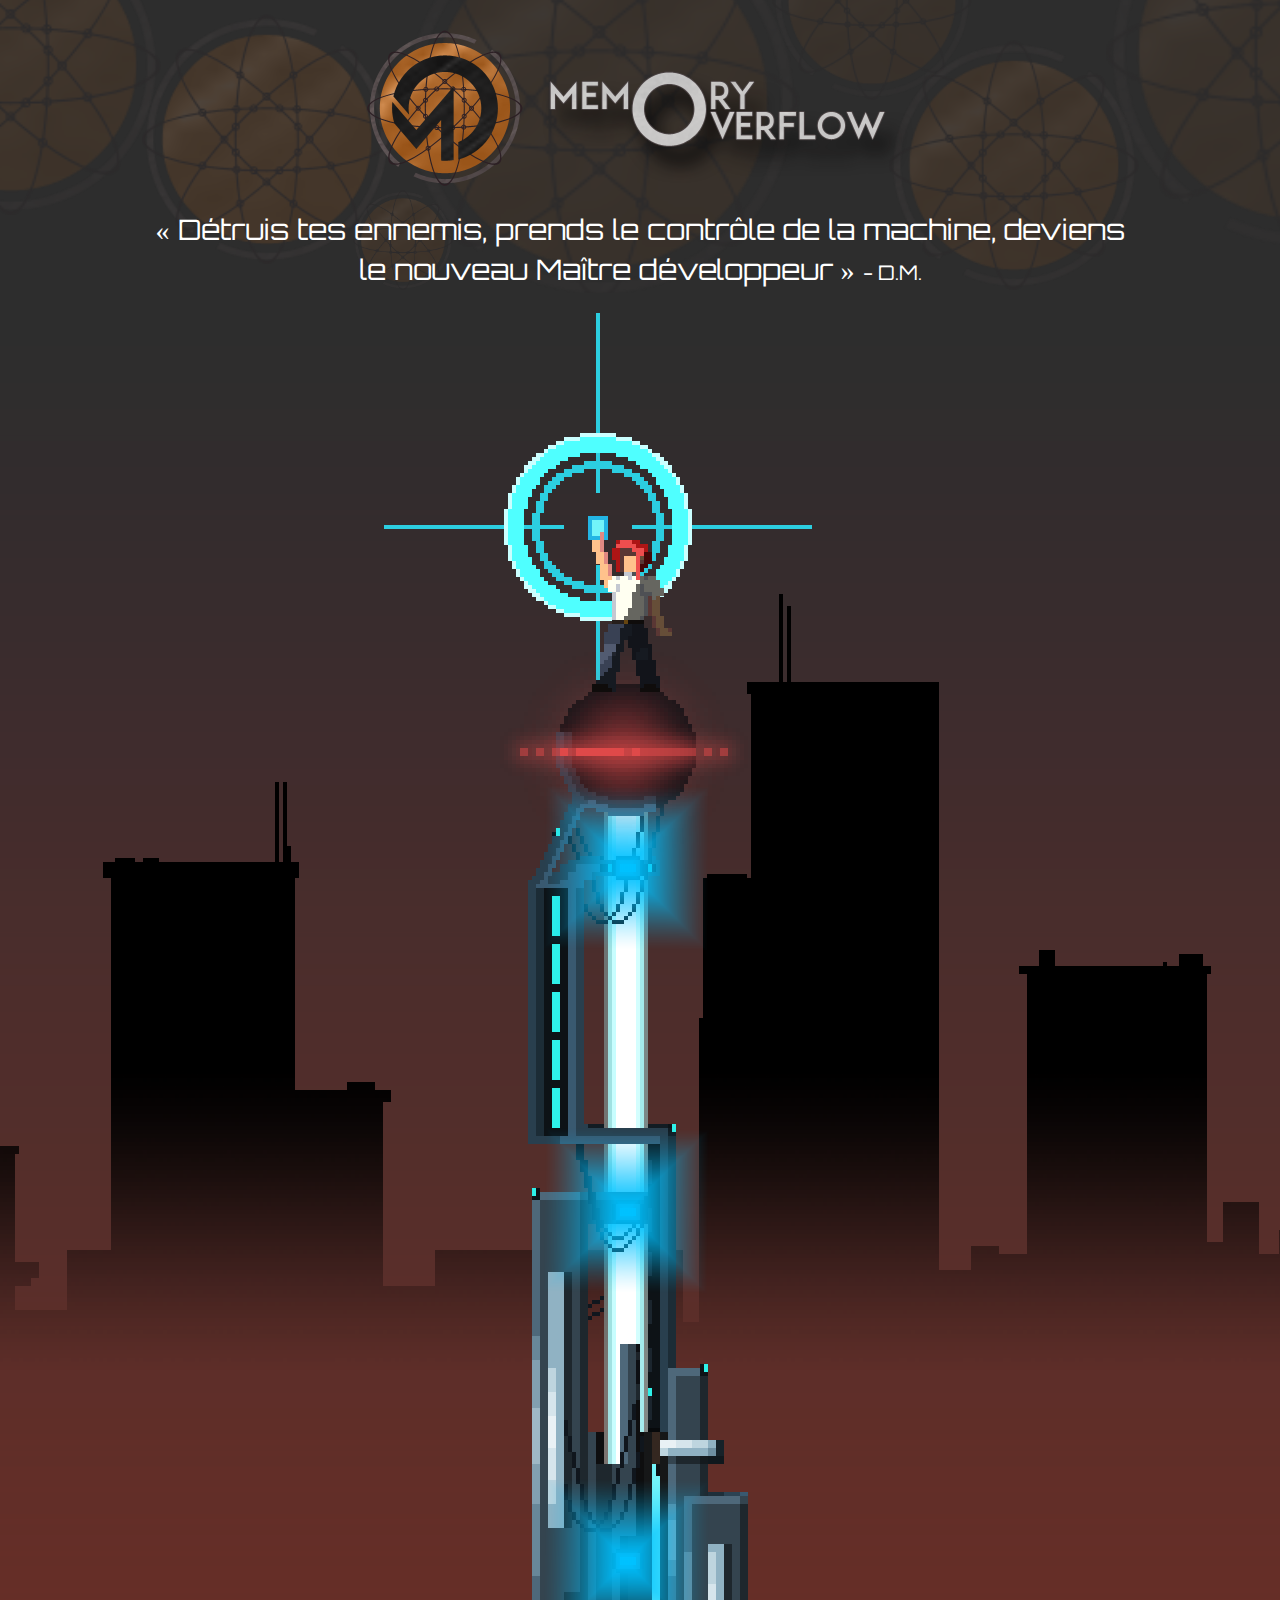
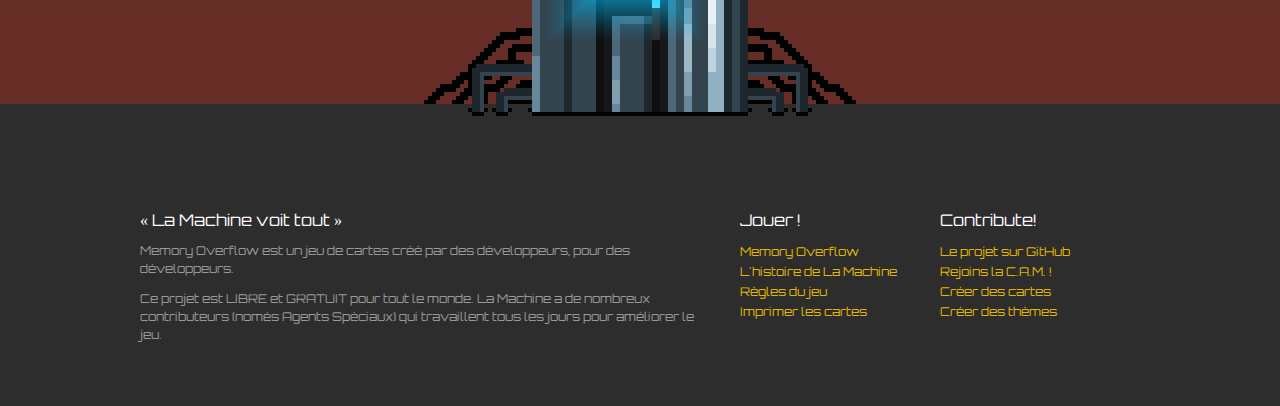
==== fr/index.html @ 2eaa6741 "release: master-c5884ffb87afc547c9c77c593bed5bb85482fef1" ====
<!doctype html>
<html lang="fr">
<head>
  <title>Memory Overflow | Card game by developers for developers</title>
  <meta name="description" content="Jeu de cartes créé par des développeurs, pour des développeurs - Détruis tes ennemis, prends le contrôle de la machine, deviens le nouveau Maître développeur" />

  <meta http-equiv="Content-Type" content="text/html; charset=UTF-8" />
  <meta name="generator" content="MemoryOverflowAgent" />

  <link rel="icon" type="image/png" href="../favicon.ico" />
  <link rel="shortcut icon" href="../favicon.png" />

  <meta name="viewport" content="width=device-width, minimum-scale=1.0, maximum-scale=1.0, user-scalable=no" />
  <meta http-equiv="X-UA-Compatible" content="IE=edge" />

  <link href="http://fonts.googleapis.com/css?family=Orbitron" rel="stylesheet" type="text/css" />
  <link href="http://fonts.googleapis.com/css?family=Open+Sans:300,400,700" rel="stylesheet" type="text/css" />
  <link rel="stylesheet" href="../vendor/fontello/css/fontello.css" type="text/css" />
  <link rel="stylesheet" href="../features/common/css/page.css" type="text/css" />
  <link rel="stylesheet" href="../features/homepage/css/homepage.css" type="text/css" />
</head>
<body>

  <header class="body-header">
    <div class="body-header-content">
      <div class="logo-bg logo-bg-1"></div>
      <div class="logo-bg logo-bg-2"></div>
      <div class="logo-bg logo-bg-3"></div>
      <div class="logo-bg logo-bg-4"></div>
      <div class="logo-bg logo-bg-5"></div>
      <div class="logo-bg logo-bg-6"></div>
      <div class="logo-bg logo-bg-7"></div>

      <a class="logo" href="/fr/index.html">
        <div class="logo-animation"></div>
        <h1>Memory Overflow</h1>
      </a>

      <p class="home-message">
        « Détruis tes ennemis, prends le contrôle de la machine, deviens le nouveau Maître développeur »
        <span>- D.M.</span>
      </p>
    </div>
  </header>

  <div class="body-content">

<div class="body-content-container">
  <div class="city"></div>
</div>

<div class="card-light"></div>
<div class="machine-tower"></div>
<div class="hero-light"></div>
<div class="machine-red-eye"></div>

<div class="body-page body-homepage">
  <div class="hologram-laser hologram-laser-game"></div>
  <div class="hologram-laser hologram-laser-cards"></div>
  <div class="hologram-laser hologram-laser-contribute"></div>

  <div class="panel panel-game">
    <div class="hologram-panel">
      <a class="column" href="memory-overflow.html">
        <div class="cursor"></div>
        <span>Memory Overflow</span>
      </a>

      <a class="column" href="story.html">
        <div class="cursor"></div>
        <span>L&#39;histoire</span>
      </a>

      <a class="column" href="game-rules.html">
        <div class="cursor"></div>
        <span>Règles du jeu</span>
      </a>
    </div>
  </div>

  <div class="panel panel-cards">
    <div class="hologram-panel">
      <a class="column column-100" href="#">
        <div class="cursor"></div>
        <span>Cartes &amp; Editions</span>
      </a>
    </div>
  </div>

  <div class="panel panel-contribute">
    <div class="hologram-panel">
      <a class="column column-100" href="contribute.html">
        <div class="cursor"></div>
        <span>Contribues ! Rejoins la C.A.M.</span>
      </a>
    </div>
  </div>

</div>

  </div>

  <footer class="body-footer">
    <div class="column">
      <h4>« La Machine voit tout »</h4>
      <p>Memory Overflow est un jeu de cartes créé par des développeurs, pour des développeurs.</p>
      <p>Ce projet est LIBRE et GRATUIT pour tout le monde. La Machine a de nombreux contributeurs (només Agents Spéciaux) qui travaillent tous les jours pour améliorer le jeu.</p>
    </div>
    <div class="column">
      <h4>Jouer !</h4>
      <ul>
        <li><a href="memory-overflow.html">Memory Overflow</a></li>
        <li><a href="story.html">L&#39;histoire de La Machine</a></li>
        <li><a href="game-rules.html">Règles du jeu</a></li>
        <li><a href="#">Imprimer les cartes</a></li>
      </ul>
    </div>
    <div class="column">
      <h4>Contribute!</h4>
      <ul>
        <li><a href="https://github.com/CodeCorico/MemoryOverflow" target="_blank">Le projet sur GitHub</a></li>
        <li><a href="contribute.html">Rejoins la C.A.M. !</a></li>
        <li><a href="contribute.html#cards">Créer des cartes</a></li>
        <li><a href="contribute.html#templates">Créer des thèmes</a></li>
      </ul>
    </div>
    <div class="clear"></div>
  </footer>

  <script type="text/javascript" src="../vendor/jquery/jquery-1.11.1.min.js"></script>
  <script type="text/javascript" src="../vendor/velocityjs/velocity.min.js"></script>
  <script type="text/javascript" src="../features/common/js/page.js"></script>
  <script type="text/javascript" src="../features/homepage/js/homepage.js"></script>
  <script>
    (function(i,s,o,g,r,a,m){i['GoogleAnalyticsObject']=r;i[r]=i[r]||function(){
    (i[r].q=i[r].q||[]).push(arguments)},i[r].l=1*new Date();a=s.createElement(o),
    m=s.getElementsByTagName(o)[0];a.async=1;a.src=g;m.parentNode.insertBefore(a,m)
    })(window,document,'script','//www.google-analytics.com/analytics.js','ga');
    ga('create', 'UA-55434884-1', 'auto');
    ga('send', 'pageview');
  </script>
</body>
</html>
---- vendor/fontello/css/fontello.css ----
@font-face {
  font-family: 'fontello';
  src: url('../font/fontello.eot?1882710');
  src: url('../font/fontello.eot?1882710#iefix') format('embedded-opentype'),
       url('../font/fontello.woff?1882710') format('woff'),
       url('../font/fontello.ttf?1882710') format('truetype'),
       url('../font/fontello.svg?1882710#fontello') format('svg');
  font-weight: normal;
  font-style: normal;
}
/* Chrome hack: SVG is rendered more smooth in Windozze. 100% magic, uncomment if you need it. */
/* Note, that will break hinting! In other OS-es font will be not as sharp as it could be */
/*
@media screen and (-webkit-min-device-pixel-ratio:0) {
  @font-face {
    font-family: 'fontello';
    src: url('../font/fontello.svg?1882710#fontello') format('svg');
  }
}
*/
 
 [class^="icon-"]:before, [class*=" icon-"]:before {
  font-family: "fontello";
  font-style: normal;
  font-weight: normal;
  speak: none;
 
  display: inline-block;
  text-decoration: inherit;
  width: 1em;
  margin-right: .2em;
  text-align: center;
  /* opacity: .8; */
 
  /* For safety - reset parent styles, that can break glyph codes*/
  font-variant: normal;
  text-transform: none;
     
  /* fix buttons height, for twitter bootstrap */
  line-height: 1em;
 
  /* Animation center compensation - margins should be symmetric */
  /* remove if not needed */
  margin-left: .2em;
 
  /* you can be more comfortable with increased icons size */
  /* font-size: 120%; */
 
  /* Uncomment for 3D effect */
  /* text-shadow: 1px 1px 1px rgba(127, 127, 127, 0.3); */
}
 
.icon-down-micro:before { content: '\e800'; } /* '' */
.icon-up-micro:before { content: '\e801'; } /* '' */
---- features/common/css/page.css ----
/*! normalize.css v3.0.1 | MIT License | git.io/normalize */
html{font-family:sans-serif;-ms-text-size-adjust:100%;-webkit-text-size-adjust:100%}
body{margin:0}
article,aside,details,figcaption,figure,footer,header,hgroup,main,nav,section,summary{display:block}
audio,canvas,progress,video{display:inline-block;vertical-align:baseline}
audio:not([controls]){display:none;height:0}
[hidden],template{display:none}
a{background:transparent}
a:active,a:hover{outline:0}
abbr[title]{border-bottom:1px dotted}
dfn{font-style:italic}
h1{font-size:2em;margin:.67em 0}
mark{background:#ff0;color:#000}
small{font-size:80%}
sub,sup{font-size:75%;line-height:0;position:relative;vertical-align:baseline}
sup{top:-.5em}
sub{bottom:-.25em}
img{border:0}
svg:not(:root){overflow:hidden}
figure{margin:1em 40px}
hr{-moz-box-sizing:content-box;box-sizing:content-box;height:0}
code,kbd,pre,samp{font-family:monospace, monospace;font-size:1em}
button,input,optgroup,select,textarea{color:inherit;font:inherit;margin:0}
button{overflow:visible}
button,select{text-transform:none}
button,html input[type=button],/* 1 */
input[type=reset],input[type=submit]{-webkit-appearance:button;cursor:pointer}
button[disabled],html input[disabled]{cursor:default}
input{line-height:normal}
input[type=checkbox],input[type=radio]{box-sizing:border-box;padding:0}
input[type=number]::-webkit-inner-spin-button,input[type=number]::-webkit-outer-spin-button{height:auto}
input[type=search]{-webkit-appearance:textfield;-moz-box-sizing:content-box;-webkit-box-sizing:content-box;box-sizing:content-box}
input[type=search]::-webkit-search-cancel-button,input[type=search]::-webkit-search-decoration{-webkit-appearance:none}
fieldset{border:1px solid #c0c0c0;margin:0 2px;padding:.35em .625em .75em}
table{border-collapse:collapse;border-spacing:0}
td,th{padding:0}
b,strong,optgroup{font-weight:bold}
pre,textarea{overflow:auto}
button::-moz-focus-inner,input::-moz-focus-inner,legend{border:0;padding:0}

/* Fontello fixes */
[class^="icon-"]:before, [class*=" icon-"]:before {
  margin: 0;
}

.clear {
  clear: both;
}

body {
  font-family: "Orbitron", "sans serif";
  font-weight: 400;
  font-size: 12px;
  line-height: 14px;
  background: #2d2d2d;
  color: white;
}

a, a:hover, a:visited, a:focus {
  color: #E1B700;
  text-decoration: none;
}

a:hover {
  text-decoration: underline;
}

@-webkit-keyframes rotate-right-animation { 0% { -webkit-transform: rotate(0deg); } 100% { -webkit-transform: rotate(360deg); } }
@-moz-keyframes    rotate-right-animation { 0% { -moz-transform: rotate(0deg); }    100% { -moz-transform: rotate(360deg); } }
@-ms-keyframes     rotate-right-animation { 0% { -ms-transform: rotate(0deg); }     100% { -ms-transform: rotate(360deg); } }
@-o-keyframes      rotate-right-animation { 0% { -o-transform: rotate(0deg); }      100% { -o-transform: rotate(360deg); } }
@keyframes         rotate-right-animation { 0% { transform: rotate(0deg); }         100% { transform: rotate(360deg); } }

@-webkit-keyframes rotate-left-animation { 0% { -webkit-transform: rotate(0deg); } 100% { -webkit-transform: rotate(-360deg); } }
@-moz-keyframes    rotate-left-animation { 0% { -moz-transform: rotate(0deg); }    100% { -moz-transform: rotate(-360deg); } }
@-ms-keyframes     rotate-left-animation { 0% { -ms-transform: rotate(0deg); }     100% { -ms-transform: rotate(-360deg); } }
@-o-keyframes      rotate-left-animation { 0% { -o-transform: rotate(0deg); }      100% { -o-transform: rotate(-360deg); } }
@keyframes         rotate-left-animation { 0% { transform: rotate(0deg); }         100% { transform: rotate(-360deg); } }

.body-header {
  position: relative;
  width: 100%;
  overflow: hidden;
}

.body-header-content {
  position: relative;
  width: 1000px;
  margin: 0 auto;
  padding-top: 210px;
}

.logo-bg {
  opacity: 0.1;
  position: absolute;
  top: 0;
  left: 0;
  width: 156px;
  height: 156px;
  background: url("../images/logo-animation.png") no-repeat;
  background-size: 100% 100%;

  -webkit-animation: rotate-right-animation 120s linear infinite;
     -moz-animation: rotate-right-animation 120s linear infinite;
      -ms-animation: rotate-right-animation 120s linear infinite;
       -o-animation: rotate-right-animation 120s linear infinite;
          animation: rotate-right-animation 120s linear infinite;
}

.logo-bg-1 {
  opacity: 0.15;
  top: 190px;
  left: 213px;
  width: 100px;
  height: 100px;
}

.logo-bg-2 {
  top: -100px;
  left: auto;
  width: 200px;
  height: 200px;
  right: 168px;
}

.logo-bg-3 {
  opacity: 0.2;
  top: 14px;
  left: 2px;
  width: 250px;
  height: 250px;
}

.logo-bg-4 {
  top: -100px;
  left: 260px;
  width: 400px;
  height: 400px;
}

.logo-bg-5 {
  opacity: 0.15;
  top: 40px;
  right: 1px;
  width: 250px;
  height: 250px;
  left: auto;
}

.logo-bg-6 {
  top: -148px;
  right: -366px;
  width: 400px;
  height: 400px;
  left: auto;
}

.logo-bg-7 {
  opacity: 0.15;
  top: -85px;
  left: -279px;
  width: 300px;
  height: 300px;
}

.logo-bg-3, .logo-bg-4, .logo-bg-5 {
  -webkit-animation: rotate-left-animation 120s linear infinite;
     -moz-animation: rotate-left-animation 120s linear infinite;
      -ms-animation: rotate-left-animation 120s linear infinite;
       -o-animation: rotate-left-animation 120s linear infinite;
          animation: rotate-left-animation 120s linear infinite;
}

.body-header .logo, .body-header .logo:hover {
  position: absolute;
  top: 30px;
  left: 50%;
  margin-left: -273px;
  width: 546px;
  height: 156px;
  overflow: hidden;
  text-decoration: none;
}

.body-header .logo .logo-animation {
  position: absolute;
  top: 0;
  left: 0;
  width: 156px;
  height: 156px;
  background: url("../images/logo-animation.png") no-repeat;

  -webkit-animation: rotate-right-animation 90s linear infinite;
     -moz-animation: rotate-right-animation 90s linear infinite;
      -ms-animation: rotate-right-animation 90s linear infinite;
       -o-animation: rotate-right-animation 90s linear infinite;
          animation: rotate-right-animation 90s linear infinite;
}

.body-header .logo h1 {
  position: absolute;
  top: 0;
  left: 0;
  width: 546px;
  height: 156px;
  margin: 0;
  padding: 0;
  overflow: hidden;
  text-indent: -99999px;
  background: url("../images/logo.png") no-repeat;
}

.body-header .logo p {
  margin: 0;
}

.body-header .home-message {
  font-size: 28px;
  line-height: 40px;
  text-align: center;
  margin: 0 10px;
}

.body-header .home-message span {
  font-size: 20px;
}

.body-content {
  position: relative;
  overflow: hidden;
  background: url("../images/background.png") repeat-x;
  padding: 0 10px;
}

.body-content-container {
  position: absolute;
  top: 0;
  left: 0;
  width: 100%;
  height: 1411px;
  overflow: hidden;
}

.city {
  position: absolute;
  bottom: 0;
  left: 50%;
  margin-left: -938px; /* width / 2 */
  height: 776px;
  width: 1876px;
  background: url("../images/city.png") no-repeat;
}

.body-page {
  position: relative;
  width: 100%;
  max-width: 1000px;
  margin: 60px auto;
  overflow: hidden;
  font-family: "Open Sans", sans-serif;
  font-weight: 300;
  font-size: 16px;
  line-height: 1.5em;
}

.body-page strong {
  font-weight: 400;
}

.body-page h1 {
  font-family: "Orbitron", "sans serif";
  font-weight: 400;
  font-size: 4em;
  font-weight: normal;
  line-height: 1em;
}

.body-page p {
  margin: 15px 0;
}

.body-page .blockquote {
  padding-left: 20px;
  font-style: italic;
  color: #ddd;
}

.body-footer {
  width: 1000px;
  margin: 0 auto;
  padding: 20px 0 50px;
}

.body-footer h4 {
  margin: 0 0 15px;
  font-size: 16px;
  font-weight: normal;
}

.body-footer .column {
  position: relative;
  float: left;
  width: 17%;
  padding-right: 3%
}

.body-footer .column:first-child {
  width: 57%;
  padding-right: 3%;
}

.body-footer .column ul, .body-footer .column li {
  list-style: none;
  margin: 0;
  padding: 0;
  line-height: 20px;
}

.body-footer p {
  color: #999;
  line-height: 18px;
}

@media (max-width: 1000px) {

  .body-header-content {
    width: 100%;
    overflow: hidden;
  }

  .logo-bg {
    display: none;
  }

  .body-header .home-message {
    font-size: 20px;
    line-height: 30px;
  }

  .body-footer {
    width: 100%;
  }

  .body-footer .column {
    width: 50%;
  }

  .body-footer .column:first-child {
    width: 100%;
    margin-bottom: 15px;
  }

  .body-footer h4, .body-footer p {
    padding: 0 10px;
  }

  .body-footer .column:first-child h4, .body-footer .column:first-child p {
    text-align: center;
  }

  .body-footer .column:nth-child(2) {
    text-align: right;
  }

  .body-footer .column ul {
    margin: 0 10px;
  }

}

@media (max-width: 555px) {

  .body-header-content {
    padding-top: 160px;
  }

  .body-header .logo, .body-header .logo:hover {
    width: 300px;
    height: 86px;
    margin-left: -150px;
  }

  .body-header .logo .logo-animation {
    width: 86px;
    height: 86px;
    background-size: 100% 100%;
  }

  .body-header .logo h1 {
    width: 300px;
    height: 86px;
    background-size: 100% 100%;
  }

}
---- features/homepage/css/homepage.css ----
.machine-tower {
  position: absolute;
  top: 223px;
  left: 50%;
  margin-left: -216px; /* width / 2 */
  width: 432px;
  height: 1200px;
  background: url("../images/machine-tower.png") no-repeat;
}

@-webkit-keyframes hero-light-animation { 0% { opacity: 0; } 50% { opacity: 1; } 100% { opacity: 0; } }
@-moz-keyframes    hero-light-animation { 0% { opacity: 0; } 50% { opacity: 1; } 100% { opacity: 0; } }
@-ms-keyframes     hero-light-animation { 0% { opacity: 0; } 50% { opacity: 1; } 100% { opacity: 0; } }
@-o-keyframes      hero-light-animation { 0% { opacity: 0; } 50% { opacity: 1; } 100% { opacity: 0; } }
@keyframes         hero-light-animation { 0% { opacity: 0; } 50% { opacity: 1; } 100% { opacity: 0; } }

.hero-light {
  position: absolute;
  top: 223px;
  left: 50%;
  margin-left: -52px;
  width: 84px;
  height: 176px;
  background: url("../images/hero-light.png") no-repeat;

  -webkit-animation: hero-light-animation 5s linear infinite;
     -moz-animation: hero-light-animation 5s linear infinite;
      -ms-animation: hero-light-animation 5s linear infinite;
       -o-animation: hero-light-animation 5s linear infinite;
          animation: hero-light-animation 5s linear infinite;
}

@-webkit-keyframes card-light-animation { 0% { opacity: 0.05; -webkit-transform: rotate(0deg); } 50% { opacity: 1; } 100% { opacity: 0.05; -webkit-transform: rotate(360deg); } }
@-moz-keyframes    card-light-animation { 0% { opacity: 0.05; -moz-transform: rotate(0deg); }    50% { opacity: 1; } 100% { opacity: 0.05; -moz-transform: rotate(360deg); } }
@-ms-keyframes     card-light-animation { 0% { opacity: 0.05; -ms-transform: rotate(0deg); }     50% { opacity: 1; } 100% { opacity: 0.05; -ms-transform: rotate(360deg); } }
@-o-keyframes      card-light-animation { 0% { opacity: 0.05; -o-transform: rotate(0deg); }      50% { opacity: 1; } 100% { opacity: 0.05; -o-transform: rotate(360deg); } }
@keyframes         card-light-animation { 0% { opacity: 0.05; transform: rotate(0deg); }         50% { opacity: 1; } 100% { opacity: 0.05; transform: rotate(360deg); } }

.card-light {
  position: absolute;
  top: 20px;
  left: 50%;
  margin-left: -256px;
  width: 428px;
  height: 428px;
  background: url("../images/card-light.png") no-repeat;

  -webkit-animation: card-light-animation 5s linear infinite;
     -moz-animation: card-light-animation 5s linear infinite;
      -ms-animation: card-light-animation 5s linear infinite;
       -o-animation: card-light-animation 5s linear infinite;
          animation: card-light-animation 5s linear infinite;
}

@-webkit-keyframes red-eye-animation { 0% { -webkit-transform: translateX(0px); } 50% { -webkit-transform: translateX(50px); } 100% { -webkit-transform: translateX(0px); } }
@-moz-keyframes    red-eye-animation { 0% { -moz-transform: translateX(0px); }    50% { -moz-transform: translateX(50px); }    100% { -moz-transform: translateX(0px); } }
@-ms-keyframes     red-eye-animation { 0% { -ms-transform: translateX(0px); }     50% { -ms-transform: translateX(50px); }     100% { -ms-transform: translateX(0px); } }
@-o-keyframes      red-eye-animation { 0% { -o-transform: translateX(0px); }      50% { -o-transform: translateX(50px); }      100% { -o-transform: translateX(0px); } }
@keyframes         red-eye-animation { 0% { transform: translateX(0px); }         50% { transform: translateX(50px); }         100% { transform: translateX(0px); } }

.machine-red-eye {
  position: absolute;
  top: 455px;
  left: 50%;
  margin-left: -80px;
  width: 80px;
  height: 8px;
  background: url("../images/machine-red-eye.png") no-repeat;

  -webkit-animation: red-eye-animation 2s ease-out infinite;
     -moz-animation: red-eye-animation 2s ease-out infinite;
      -ms-animation: red-eye-animation 2s ease-out infinite;
       -o-animation: red-eye-animation 2s ease-out infinite;
          animation: red-eye-animation 2s ease-out infinite;
}

.body-homepage {
  height: 1500px;
  margin: 0 auto;
}

.body-homepage .panel {
  position: absolute;
  left: 0;
  width: 1000px;
  height: 320px;
}

.body-homepage .panel-game {
  top: 410px;
}

.body-homepage .panel-cards {
  top: 760px;
}

.body-homepage .panel-contribute {
  top: 1110px;
}

@-webkit-keyframes hologram-laser-animation { 0% { opacity: 1; } 50% { opacity: 0.7; } 100% { opacity: 1; } }
@-moz-keyframes    hologram-laser-animation { 0% { opacity: 1; } 50% { opacity: 0.7; } 100% { opacity: 1; } }
@-ms-keyframes     hologram-laser-animation { 0% { opacity: 1; } 50% { opacity: 0.7; } 100% { opacity: 1; } }
@-o-keyframes      hologram-laser-animation { 0% { opacity: 1; } 50% { opacity: 0.7; } 100% { opacity: 1; } }
@keyframes         hologram-laser-animation { 0% { opacity: 1; } 50% { opacity: 0.7; } 100% { opacity: 1; } }

.hologram-laser {
  position: absolute;
  left: 50%;
  width: 165px;
  height: 165px;
  background: url("../images/hologram-laser.png") no-repeat;
  margin-left: -96px;

  -webkit-animation: hologram-laser-animation 0.1s linear infinite;
     -moz-animation: hologram-laser-animation 0.1s linear infinite;
      -ms-animation: hologram-laser-animation 0.1s linear infinite;
       -o-animation: hologram-laser-animation 0.1s linear infinite;
          animation: hologram-laser-animation 0.1s linear infinite;
}

.hologram-laser-game {
  top: 492px;
}

.hologram-laser-cards {
  top: 835px;
}

.hologram-laser-contribute {
  top: 1186px;
}

@-webkit-keyframes hologram-panel-animation { 0% { opacity: 1; } 50% { opacity: 0.9; } 100% { opacity: 1; } }
@-moz-keyframes    hologram-panel-animation { 0% { opacity: 1; } 50% { opacity: 0.9; } 100% { opacity: 1; } }
@-ms-keyframes     hologram-panel-animation { 0% { opacity: 1; } 50% { opacity: 0.9; } 100% { opacity: 1; } }
@-o-keyframes      hologram-panel-animation { 0% { opacity: 1; } 50% { opacity: 0.9; } 100% { opacity: 1; } }
@keyframes         hologram-panel-animation { 0% { opacity: 1; } 50% { opacity: 0.9; } 100% { opacity: 1; } }

.panel .hologram-panel {
  position: absolute;
  top: 0;
  left: 0;
  width: 1000px;
  height: 320px;
  background: no-repeat center center;

  -webkit-transform: scale(0);
     -moz-transform: scale(0);
      -ms-transform: scale(0);
       -o-transform: scale(0);
          transform: scale(0);

  -webkit-animation: hologram-panel-animation 0.1s linear infinite;
     -moz-animation: hologram-panel-animation 0.1s linear infinite;
      -ms-animation: hologram-panel-animation 0.1s linear infinite;
       -o-animation: hologram-panel-animation 0.1s linear infinite;
          animation: hologram-panel-animation 0.1s linear infinite;
}

.panel.panel-game .hologram-panel {
  background-image: url("../images/hologram-panel-game.png");
}

.panel.panel-cards .hologram-panel {
  background-image: url("../images/hologram-panel-cards.png");
}

.panel.panel-contribute .hologram-panel {
  background-image: url("../images/hologram-panel-contribute.png");
}

.panel .column, .panel .column:hover, .panel .column:visited {
  position: relative;
  float: left;
  width: 33%;
  height: 100%;
  color: white;
  text-decoration: none;
  text-transform: uppercase;

  background: -moz-linear-gradient(top,rgba(0,0,0,0) 0,rgba(0,0,0,0.03) 30%,rgba(0,0,0,0.85) 150%);
  background: -webkit-gradient(linear,left top,left bottom,color-stop(0%,rgba(0,0,0,0)),color-stop(30%,rgba(0,0,0,0.03)),color-stop(150%,rgba(0,0,0,0.85)));
  background: -webkit-linear-gradient(top,rgba(0,0,0,0) 0,rgba(0,0,0,0.03) 30%,rgba(0,0,0,0.85) 150%);
  background: -o-linear-gradient(top,rgba(0,0,0,0) 0,rgba(0,0,0,0.03) 30%,rgba(0,0,0,0.85) 150%);
  background: -ms-linear-gradient(top,rgba(0,0,0,0) 0,rgba(0,0,0,0.03) 30%,rgba(0,0,0,0.85) 150%);
  background: linear-gradient(to bottom,rgba(0,0,0,0) 0,rgba(0,0,0,0.03) 30%,rgba(0,0,0,0.85) 150%);
  -moz-text-shadow: #5b5d61 1px 1px 5px;
  -webkit-text-shadow: #5b5d61 1px 1px 5px;
  text-shadow: #5b5d61 1px 1px 5px;
}

.panel .column:last-child {
  width: 34%;
}

.panel .column.column-100 {
  width: 100%;
}

@-webkit-keyframes cursor-animation { 0% { -webkit-transform: translateY(0px); } 50% { -webkit-transform: translateY(10px); } 100% { -webkit-transform: translateY(0px); } }
@-moz-keyframes    cursor-animation { 0% { -moz-transform: translateY(0px); }    50% { -moz-transform: translateY(10px); }    100% { -moz-transform: translateY(0px); } }
@-ms-keyframes     cursor-animation { 0% { -ms-transform: translateY(0px); }     50% { -ms-transform: translateY(10px); }     100% { -ms-transform: translateY(0px); } }
@-o-keyframes      cursor-animation { 0% { -o-transform: translateY(0px); }      50% { -o-transform: translateY(10px); }      100% { -o-transform: translateY(0px); } }
@keyframes         cursor-animation { 0% { transform: translateY(0px); }         50% { transform: translateY(10px); }         100% { transform: translateY(0px); } }

.panel .column .cursor {
  display: none;
  position: absolute;
  top: -50px;
  left: 50%;
  width: 35px;
  margin-left: -17px;
  height: 20px;
  background: url("../../common/images/cursor.png") no-repeat;

  -webkit-animation: cursor-animation 0.5s ease-out infinite;
     -moz-animation: cursor-animation 0.5s ease-out infinite;
      -ms-animation: cursor-animation 0.5s ease-out infinite;
       -o-animation: cursor-animation 0.5s ease-out infinite;
          animation: cursor-animation 0.5s ease-out infinite;
}

.panel .column:hover .cursor {
  display: block;
}

.panel .column span {
  display: block;
  position: absolute;
  bottom: 10%;
  left: 5%;
  width: 90%;
  font-size: 26px;
  line-height: 36px;
  text-align: center;
}

@media (max-width: 1000px) {

  .body-homepage {
    width: 100%;
    height: auto;
  }

  .body-content-container {
    display: none;
  }

  .card-light, .machine-red-eye, .hero-light, .machine-tower {
    display: none;
  }

  .hologram-laser {
    display: none;
  }

  .panel .hologram-panel {
    position: relative;
    top: 0;
    left: 0;

    -webkit-transform: scale(1);
       -moz-transform: scale(1);
        -ms-transform: scale(1);
         -o-transform: scale(1);
            transform: scale(1);

    -webkit-animation: none;
       -moz-animation: none;
         -o-animation: none;
        -ms-animation: none;
            animation: none;
  }

  .body-homepage .panel {
    position: relative;
    width: 280px;
    height: 280px;
    margin: 20px auto;
  }

  .panel .hologram-panel {
    width: 100%;
    height: 280px;
    background-position: center center;
    border-radius: 50px;
    overflow: hidden;
  }

  .body-homepage .panel-game, .body-homepage .panel-cards, .body-homepage .panel-contribute {
    top: 0;
  }

  .panel.panel-game {
    width: 100%;
    height: auto;
    border-radius: 0;
    margin: 0;
  }

  .panel.panel-game .hologram-panel {
    background: none;
    height: auto;
  }

  .panel.panel-game .hologram-panel .column, .panel.panel-game .hologram-panel .column:hover, .panel.panel-game .hologram-panel .column:visited {
    position: relative;
    display: block;
    float: none;
    width: 280px;
    height: 280px;
    margin: 20px auto;
    background-position: center center;
    border-radius: 50px;
    overflow: hidden;
  }

  .panel.panel-game .hologram-panel .column:first-child {
    background-image: url("../images/hologram-mini-memoryoverflow.png");
  }

  .panel.panel-game .hologram-panel .column:nth-child(2) {
    background-image: url("../images/hologram-mini-themachine.png");
  }

  .panel.panel-game .hologram-panel .column:last-child {
    background-image: url("../images/hologram-mini-rules.png");
  }

  .panel.panel-cards .hologram-panel {
    background-image: url("../images/hologram-mini-cards.png");
  }

  .panel.panel-contribute .hologram-panel {
    background-image: url("../images/hologram-mini-contribute.png");
  }

  .panel .column:hover .cursor {
    display: none;
  }

  .panel.panel-game .column .cursor, .panel.panel-game .column:hover .cursor {
    display: block;
    position: absolute;
    top: 0;
    left: 0;
    width: 100%;
    height: 100%;
    border-radius: 50px;
    overflow: hidden;
    margin: 0;

    background: -moz-linear-gradient(top,rgba(0,0,0,0) 0,rgba(0,0,0,0.03) 30%,rgba(0,0,0,0.85) 150%);
    background: -webkit-gradient(linear,left top,left bottom,color-stop(0%,rgba(0,0,0,0)),color-stop(30%,rgba(0,0,0,0.03)),color-stop(150%,rgba(0,0,0,0.85)));
    background: -webkit-linear-gradient(top,rgba(0,0,0,0) 0,rgba(0,0,0,0.03) 30%,rgba(0,0,0,0.85) 150%);
    background: -o-linear-gradient(top,rgba(0,0,0,0) 0,rgba(0,0,0,0.03) 30%,rgba(0,0,0,0.85) 150%);
    background: -ms-linear-gradient(top,rgba(0,0,0,0) 0,rgba(0,0,0,0.03) 30%,rgba(0,0,0,0.85) 150%);
    background: linear-gradient(to bottom,rgba(0,0,0,0) 0,rgba(0,0,0,0.03) 30%,rgba(0,0,0,0.85) 150%);

    -webkit-animation: none;
       -moz-animation: none;
         -o-animation: none;
        -ms-animation: none;
            animation: none;
  }

}
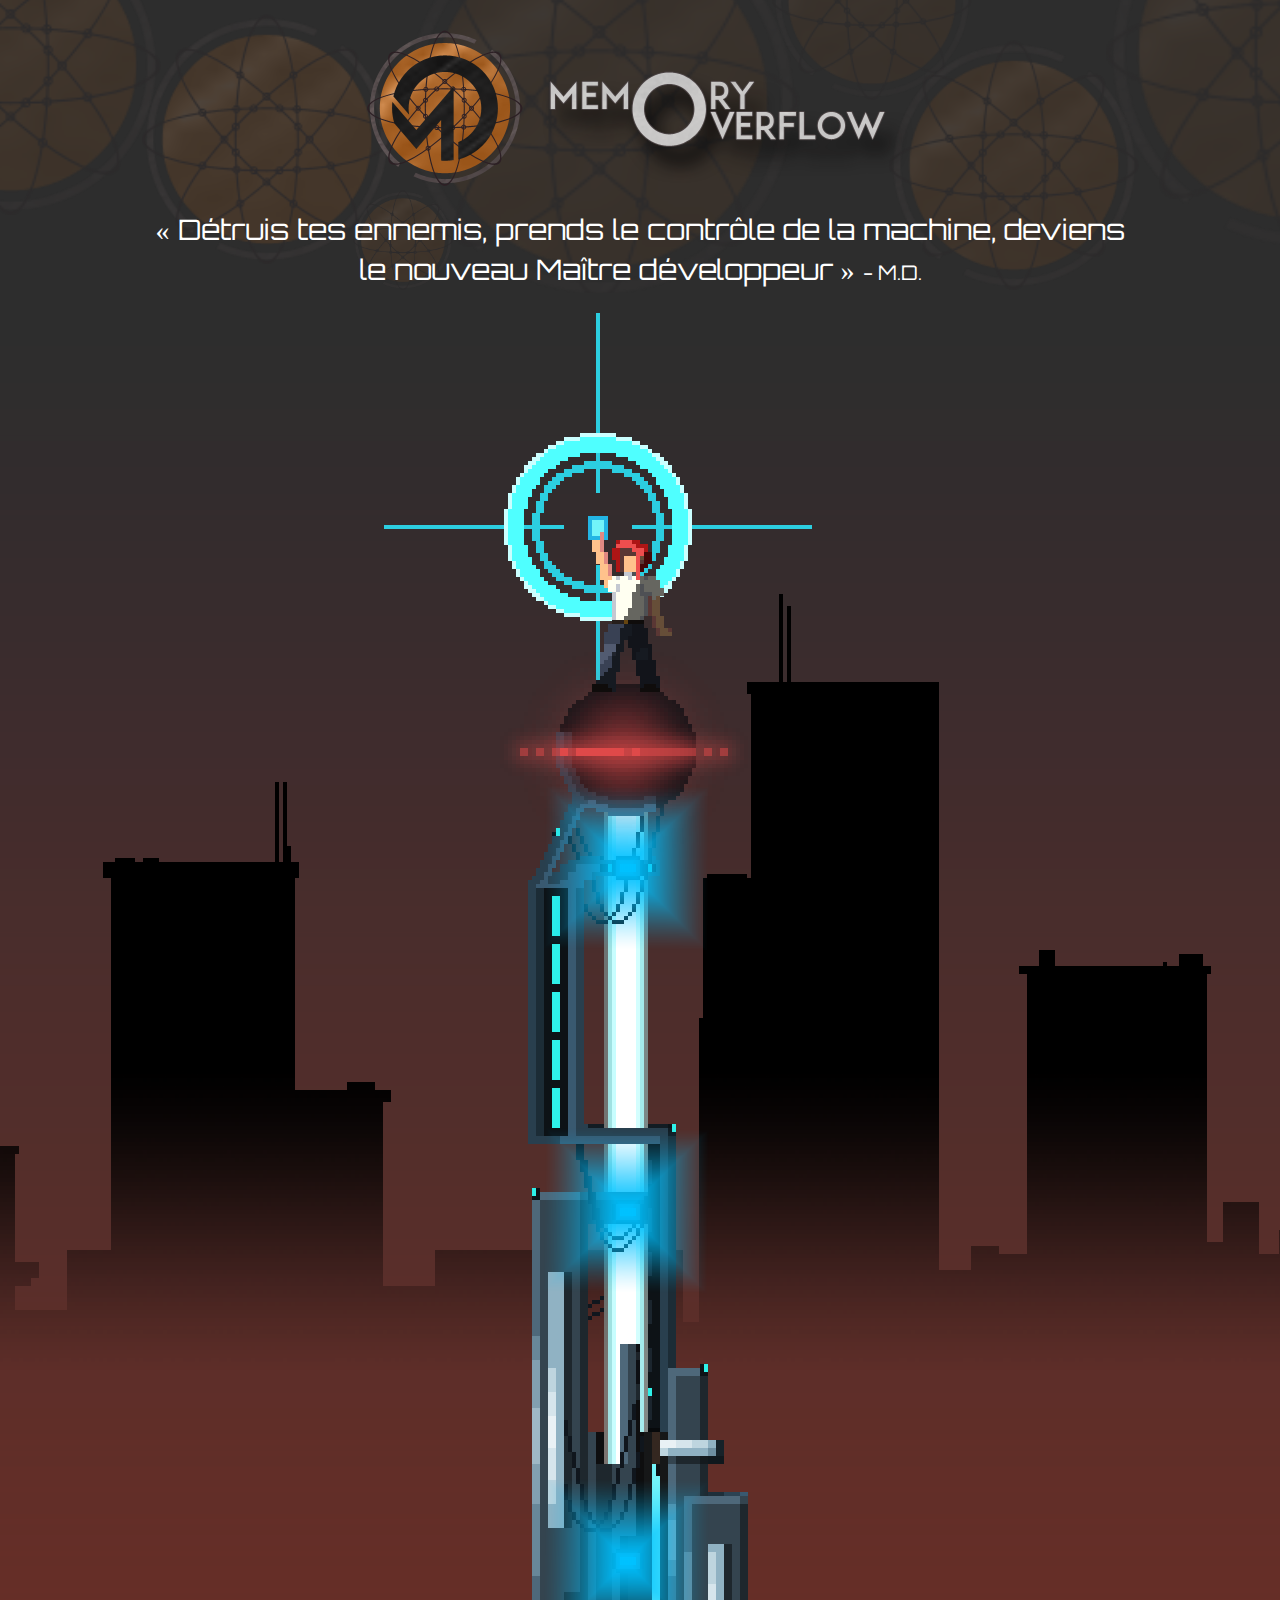
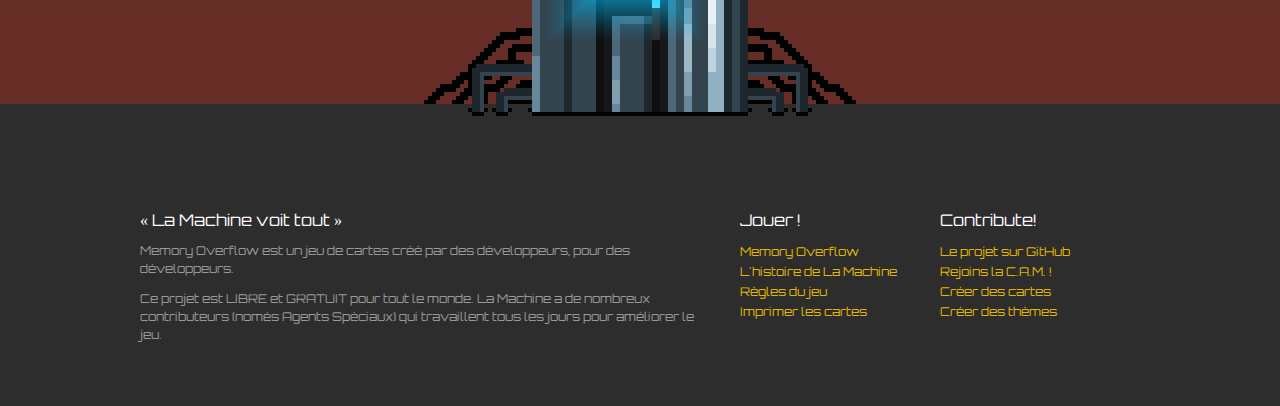
==== commit da721026: "release: master-13dd4cc626843ed3d9a8f5a1da2feffa48c448ce" ====
--- a/fr/index.html
+++ b/fr/index.html
@@ -1,7 +1,7 @@
 <!doctype html>
 <html lang="fr">
 <head>
-  <title>Memory Overflow | Card game by developers for developers</title>
+  <title>Memory Overflow | Jeu de cartes créé par des développeurs</title>
   <meta name="description" content="Jeu de cartes créé par des développeurs, pour des développeurs - Détruis tes ennemis, prends le contrôle de la machine, deviens le nouveau Maître développeur" />
 
   <meta http-equiv="Content-Type" content="text/html; charset=UTF-8" />
@@ -38,7 +38,7 @@
 
       <p class="home-message">
         « Détruis tes ennemis, prends le contrôle de la machine, deviens le nouveau Maître développeur »
-        <span>- D.M.</span>
+        <span>- M.D.</span>
       </p>
     </div>
   </header>
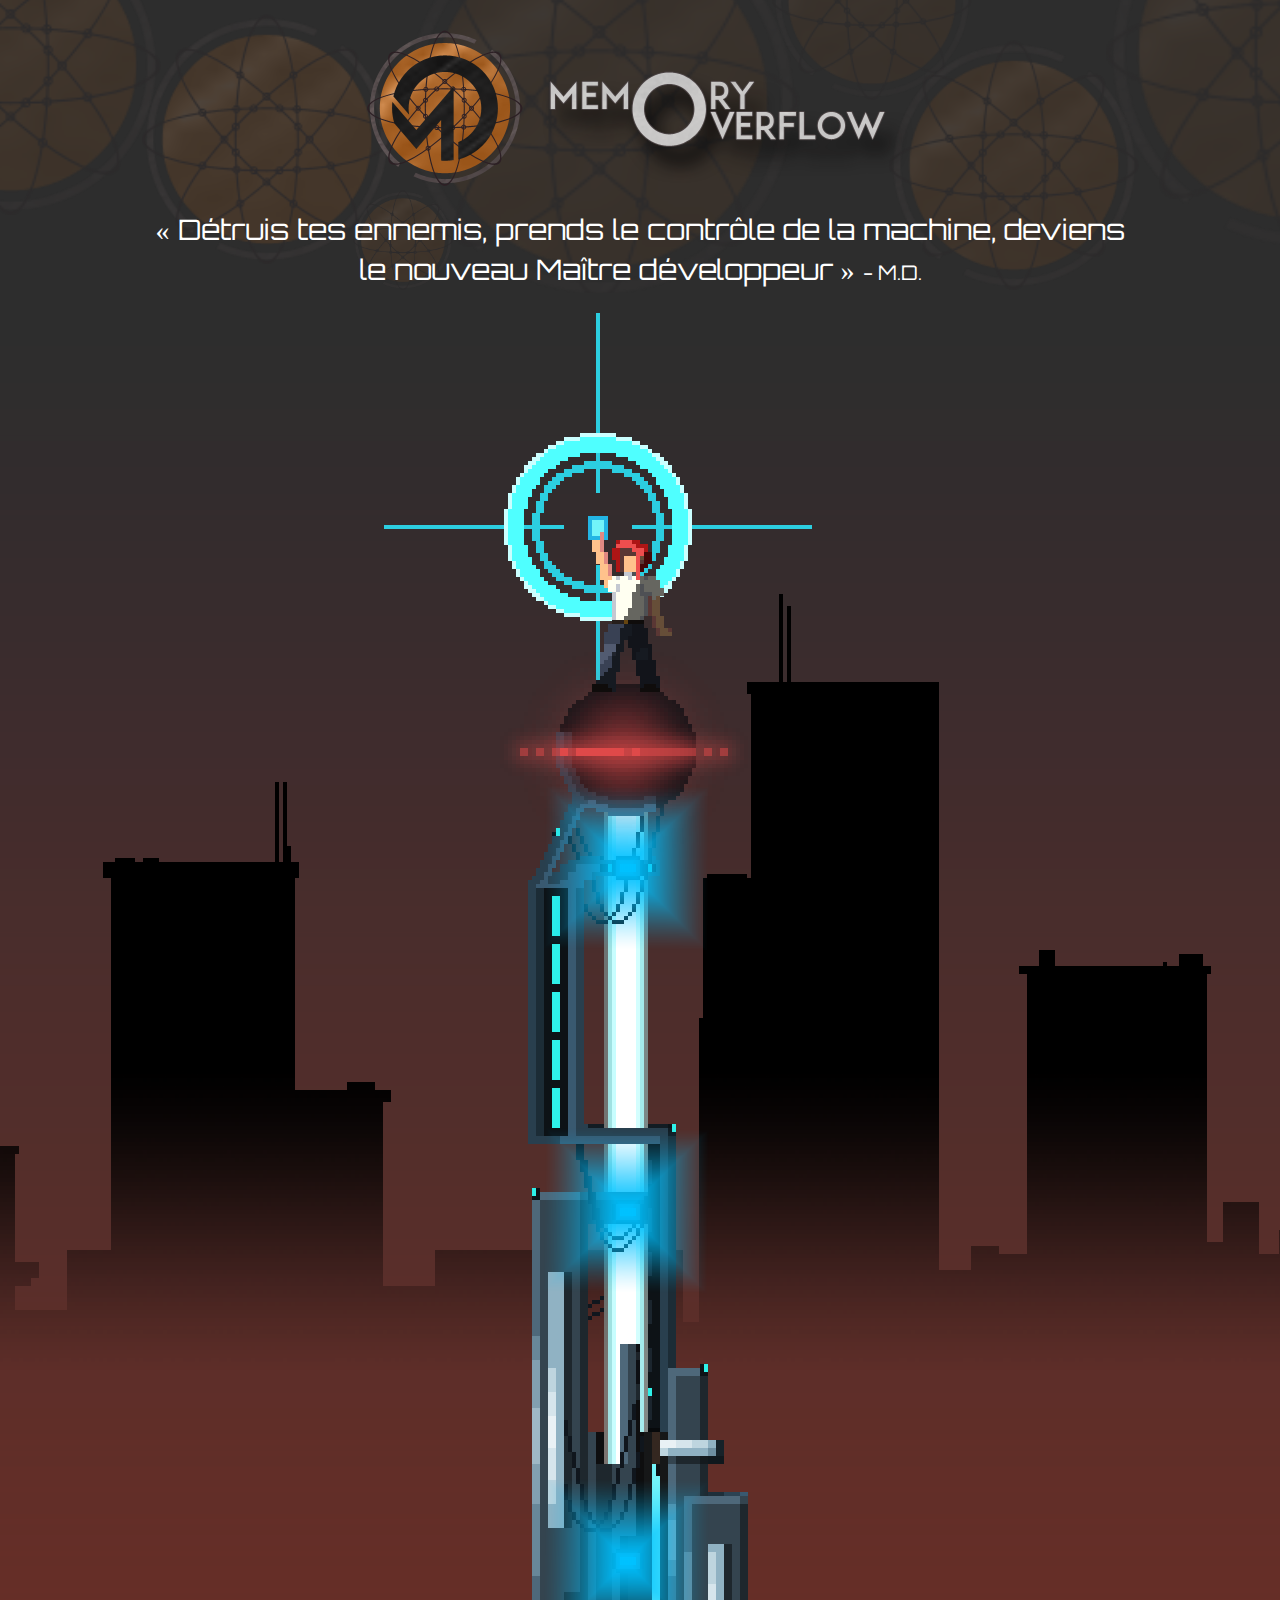
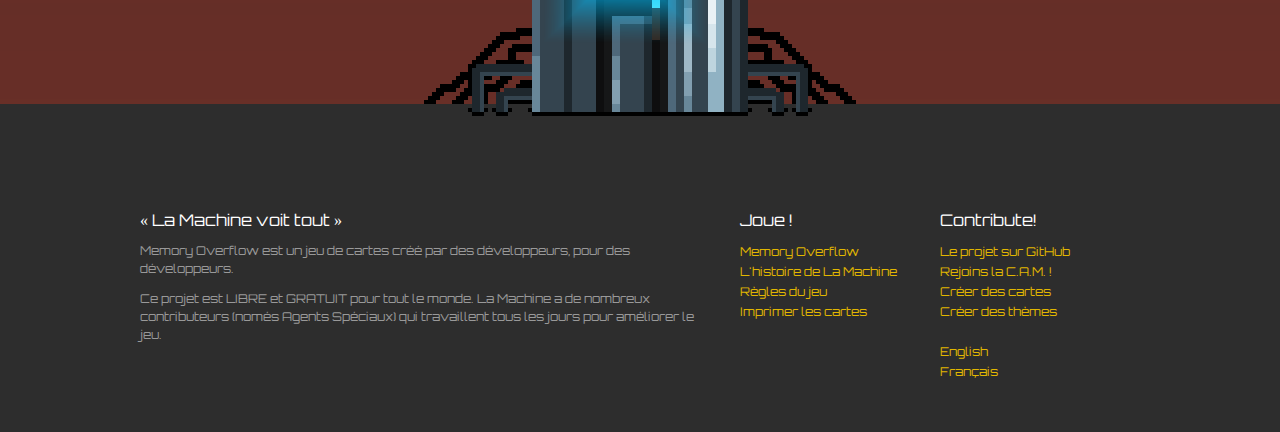
==== commit a3f5ae56: "release: master-5a1ba269ba97e763a385c703b5514f2d9f11e952" ====
--- a/fr/index.html
+++ b/fr/index.html
@@ -15,9 +15,10 @@
 
   <link href="http://fonts.googleapis.com/css?family=Orbitron" rel="stylesheet" type="text/css" />
   <link href="http://fonts.googleapis.com/css?family=Open+Sans:300,400,700" rel="stylesheet" type="text/css" />
-  <link rel="stylesheet" href="../vendor/fontello/css/fontello.css" type="text/css" />
-  <link rel="stylesheet" href="../features/common/css/page.css" type="text/css" />
-  <link rel="stylesheet" href="../features/homepage/css/homepage.css" type="text/css" />
+  <link rel="stylesheet" href="/vendor/fontello/css/fontello.css" type="text/css" />
+  <link rel="stylesheet" href="/assets/common/page.css" type="text/css" />
+  <link rel="stylesheet" href="..//assets/homepage/homepage.css" type="text/css" />
+
 </head>
 <body>
 
@@ -107,7 +108,7 @@
       <p>Ce projet est LIBRE et GRATUIT pour tout le monde. La Machine a de nombreux contributeurs (només Agents Spéciaux) qui travaillent tous les jours pour améliorer le jeu.</p>
     </div>
     <div class="column">
-      <h4>Jouer !</h4>
+      <h4>Joue !</h4>
       <ul>
         <li><a href="memory-overflow.html">Memory Overflow</a></li>
         <li><a href="story.html">L&#39;histoire de La Machine</a></li>
@@ -122,15 +123,19 @@
         <li><a href="contribute.html">Rejoins la C.A.M. !</a></li>
         <li><a href="contribute.html#cards">Créer des cartes</a></li>
         <li><a href="contribute.html#templates">Créer des thèmes</a></li>
+        <li><br /><a href="/?l=f">English</a></li>
+        <li><a href="/fr/?l=f">Français</a></li>
       </ul>
     </div>
     <div class="clear"></div>
   </footer>
 
-  <script type="text/javascript" src="../vendor/jquery/jquery-1.11.1.min.js"></script>
-  <script type="text/javascript" src="../vendor/velocityjs/velocity.min.js"></script>
-  <script type="text/javascript" src="../features/common/js/page.js"></script>
-  <script type="text/javascript" src="../features/homepage/js/homepage.js"></script>
+  <script type="text/javascript" src="/vendor/jquery/jquery-1.11.1.min.js"></script>
+  <script type="text/javascript" src="/vendor/velocityjs/velocity.min.js"></script>
+  <script type="text/javascript" src="/assets/common/page.js"></script>
+  <script type="text/javascript" src="../https://cdn.jsdelivr.net/npm/js-cookie@2/src/js.cookie.min.js"></script>
+  <script type="text/javascript" src="..//assets/homepage/homepage.js"></script>
+
   <script>
     (function(i,s,o,g,r,a,m){i['GoogleAnalyticsObject']=r;i[r]=i[r]||function(){
     (i[r].q=i[r].q||[]).push(arguments)},i[r].l=1*new Date();a=s.createElement(o),
--- a/assets/common/page.css
+++ b/assets/common/page.css
@@ -0,0 +1,395 @@
+/*! normalize.css v3.0.1 | MIT License | git.io/normalize */
+html{font-family:sans-serif;-ms-text-size-adjust:100%;-webkit-text-size-adjust:100%}
+body{margin:0}
+article,aside,details,figcaption,figure,footer,header,hgroup,main,nav,section,summary{display:block}
+audio,canvas,progress,video{display:inline-block;vertical-align:baseline}
+audio:not([controls]){display:none;height:0}
+[hidden],template{display:none}
+a{background:transparent}
+a:active,a:hover{outline:0}
+abbr[title]{border-bottom:1px dotted}
+dfn{font-style:italic}
+h1{font-size:2em;margin:.67em 0}
+mark{background:#ff0;color:#000}
+small{font-size:80%}
+sub,sup{font-size:75%;line-height:0;position:relative;vertical-align:baseline}
+sup{top:-.5em}
+sub{bottom:-.25em}
+img{border:0}
+svg:not(:root){overflow:hidden}
+figure{margin:1em 40px}
+hr{-moz-box-sizing:content-box;box-sizing:content-box;height:0}
+code,kbd,pre,samp{font-family:monospace, monospace;font-size:1em}
+button,input,optgroup,select,textarea{color:inherit;font:inherit;margin:0}
+button{overflow:visible}
+button,select{text-transform:none}
+button,html input[type=button],/* 1 */
+input[type=reset],input[type=submit]{-webkit-appearance:button;cursor:pointer}
+button[disabled],html input[disabled]{cursor:default}
+input{line-height:normal}
+input[type=checkbox],input[type=radio]{box-sizing:border-box;padding:0}
+input[type=number]::-webkit-inner-spin-button,input[type=number]::-webkit-outer-spin-button{height:auto}
+input[type=search]{-webkit-appearance:textfield;-moz-box-sizing:content-box;-webkit-box-sizing:content-box;box-sizing:content-box}
+input[type=search]::-webkit-search-cancel-button,input[type=search]::-webkit-search-decoration{-webkit-appearance:none}
+fieldset{border:1px solid #c0c0c0;margin:0 2px;padding:.35em .625em .75em}
+table{border-collapse:collapse;border-spacing:0}
+td,th{padding:0}
+b,strong,optgroup{font-weight:bold}
+pre,textarea{overflow:auto}
+button::-moz-focus-inner,input::-moz-focus-inner,legend{border:0;padding:0}
+
+/* Fontello fixes */
+[class^="icon-"]:before, [class*=" icon-"]:before {
+  margin: 0;
+}
+
+.clear {
+  clear: both;
+}
+
+body {
+  font-family: "Orbitron", "sans serif";
+  font-weight: 400;
+  font-size: 12px;
+  line-height: 14px;
+  background: #2d2d2d;
+  color: white;
+}
+
+a, a:hover, a:visited, a:focus {
+  color: #E1B700;
+  text-decoration: none;
+}
+
+a:hover {
+  text-decoration: underline;
+}
+
+@-webkit-keyframes rotate-right-animation { 0% { -webkit-transform: rotate(0deg); } 100% { -webkit-transform: rotate(360deg); } }
+@-moz-keyframes    rotate-right-animation { 0% { -moz-transform: rotate(0deg); }    100% { -moz-transform: rotate(360deg); } }
+@-ms-keyframes     rotate-right-animation { 0% { -ms-transform: rotate(0deg); }     100% { -ms-transform: rotate(360deg); } }
+@-o-keyframes      rotate-right-animation { 0% { -o-transform: rotate(0deg); }      100% { -o-transform: rotate(360deg); } }
+@keyframes         rotate-right-animation { 0% { transform: rotate(0deg); }         100% { transform: rotate(360deg); } }
+
+@-webkit-keyframes rotate-left-animation { 0% { -webkit-transform: rotate(0deg); } 100% { -webkit-transform: rotate(-360deg); } }
+@-moz-keyframes    rotate-left-animation { 0% { -moz-transform: rotate(0deg); }    100% { -moz-transform: rotate(-360deg); } }
+@-ms-keyframes     rotate-left-animation { 0% { -ms-transform: rotate(0deg); }     100% { -ms-transform: rotate(-360deg); } }
+@-o-keyframes      rotate-left-animation { 0% { -o-transform: rotate(0deg); }      100% { -o-transform: rotate(-360deg); } }
+@keyframes         rotate-left-animation { 0% { transform: rotate(0deg); }         100% { transform: rotate(-360deg); } }
+
+.body-header {
+  position: relative;
+  width: 100%;
+  overflow: hidden;
+}
+
+.body-header-content {
+  position: relative;
+  width: 1000px;
+  margin: 0 auto;
+  padding-top: 210px;
+}
+
+.logo-bg {
+  opacity: 0.1;
+  position: absolute;
+  top: 0;
+  left: 0;
+  width: 156px;
+  height: 156px;
+  background: url("logo-animation.png") no-repeat;
+  background-size: 100% 100%;
+
+  -webkit-animation: rotate-right-animation 120s linear infinite;
+     -moz-animation: rotate-right-animation 120s linear infinite;
+      -ms-animation: rotate-right-animation 120s linear infinite;
+       -o-animation: rotate-right-animation 120s linear infinite;
+          animation: rotate-right-animation 120s linear infinite;
+}
+
+.logo-bg-1 {
+  opacity: 0.15;
+  top: 190px;
+  left: 213px;
+  width: 100px;
+  height: 100px;
+}
+
+.logo-bg-2 {
+  top: -100px;
+  left: auto;
+  width: 200px;
+  height: 200px;
+  right: 168px;
+}
+
+.logo-bg-3 {
+  opacity: 0.2;
+  top: 14px;
+  left: 2px;
+  width: 250px;
+  height: 250px;
+}
+
+.logo-bg-4 {
+  top: -100px;
+  left: 260px;
+  width: 400px;
+  height: 400px;
+}
+
+.logo-bg-5 {
+  opacity: 0.15;
+  top: 40px;
+  right: 1px;
+  width: 250px;
+  height: 250px;
+  left: auto;
+}
+
+.logo-bg-6 {
+  top: -148px;
+  right: -366px;
+  width: 400px;
+  height: 400px;
+  left: auto;
+}
+
+.logo-bg-7 {
+  opacity: 0.15;
+  top: -85px;
+  left: -279px;
+  width: 300px;
+  height: 300px;
+}
+
+.logo-bg-3, .logo-bg-4, .logo-bg-5 {
+  -webkit-animation: rotate-left-animation 120s linear infinite;
+     -moz-animation: rotate-left-animation 120s linear infinite;
+      -ms-animation: rotate-left-animation 120s linear infinite;
+       -o-animation: rotate-left-animation 120s linear infinite;
+          animation: rotate-left-animation 120s linear infinite;
+}
+
+.body-header .logo, .body-header .logo:hover {
+  position: absolute;
+  top: 30px;
+  left: 50%;
+  margin-left: -273px;
+  width: 546px;
+  height: 156px;
+  overflow: hidden;
+  text-decoration: none;
+}
+
+.body-header .logo .logo-animation {
+  position: absolute;
+  top: 0;
+  left: 0;
+  width: 156px;
+  height: 156px;
+  background: url("logo-animation.png") no-repeat;
+
+  -webkit-animation: rotate-right-animation 90s linear infinite;
+     -moz-animation: rotate-right-animation 90s linear infinite;
+      -ms-animation: rotate-right-animation 90s linear infinite;
+       -o-animation: rotate-right-animation 90s linear infinite;
+          animation: rotate-right-animation 90s linear infinite;
+}
+
+.body-header .logo h1 {
+  position: absolute;
+  top: 0;
+  left: 0;
+  width: 546px;
+  height: 156px;
+  margin: 0;
+  padding: 0;
+  overflow: hidden;
+  text-indent: -99999px;
+  background: url("logo.png") no-repeat;
+}
+
+.body-header .logo p {
+  margin: 0;
+}
+
+.body-header .home-message {
+  font-size: 28px;
+  line-height: 40px;
+  text-align: center;
+  margin: 0 10px;
+}
+
+.body-header .home-message span {
+  font-size: 20px;
+}
+
+.body-content {
+  position: relative;
+  overflow: hidden;
+  background: url("background.png") repeat-x;
+  padding: 0 10px;
+}
+
+.body-content-container {
+  position: absolute;
+  top: 0;
+  left: 0;
+  width: 100%;
+  height: 1411px;
+  overflow: hidden;
+}
+
+.city {
+  position: absolute;
+  bottom: 0;
+  left: 50%;
+  margin-left: -938px; /* width / 2 */
+  height: 776px;
+  width: 1876px;
+  background: url("city.png") no-repeat;
+}
+
+.body-page {
+  position: relative;
+  width: 100%;
+  max-width: 1000px;
+  margin: 60px auto;
+  overflow: hidden;
+  font-family: "Open Sans", sans-serif;
+  font-weight: 300;
+  font-size: 16px;
+  line-height: 1.5em;
+}
+
+.body-page strong {
+  font-weight: 400;
+}
+
+.body-page h1 {
+  font-family: "Orbitron", "sans serif";
+  font-weight: 400;
+  font-size: 4em;
+  font-weight: normal;
+  line-height: 1em;
+}
+
+.body-page p {
+  margin: 15px 0;
+}
+
+.body-page .blockquote {
+  padding-left: 20px;
+  font-style: italic;
+  color: #ddd;
+}
+
+.body-footer {
+  width: 1000px;
+  margin: 0 auto;
+  padding: 20px 0 50px;
+}
+
+.body-footer h4 {
+  margin: 0 0 15px;
+  font-size: 16px;
+  font-weight: normal;
+}
+
+.body-footer .column {
+  position: relative;
+  float: left;
+  width: 17%;
+  padding-right: 3%
+}
+
+.body-footer .column:first-child {
+  width: 57%;
+  padding-right: 3%;
+}
+
+.body-footer .column ul, .body-footer .column li {
+  list-style: none;
+  margin: 0;
+  padding: 0;
+  line-height: 20px;
+}
+
+.body-footer p {
+  color: #999;
+  line-height: 18px;
+}
+
+@media (max-width: 1000px) {
+
+  .body-header-content {
+    width: 100%;
+    overflow: hidden;
+  }
+
+  .logo-bg {
+    display: none;
+  }
+
+  .body-header .home-message {
+    font-size: 20px;
+    line-height: 30px;
+  }
+
+  .body-footer {
+    width: 100%;
+  }
+
+  .body-footer .column {
+    width: 50%;
+  }
+
+  .body-footer .column:first-child {
+    width: 100%;
+    margin-bottom: 15px;
+  }
+
+  .body-footer h4, .body-footer p {
+    padding: 0 10px;
+  }
+
+  .body-footer .column:first-child h4, .body-footer .column:first-child p {
+    text-align: center;
+  }
+
+  .body-footer .column:nth-child(2) {
+    text-align: right;
+  }
+
+  .body-footer .column ul {
+    margin: 0 10px;
+  }
+
+}
+
+@media (max-width: 555px) {
+
+  .body-header-content {
+    padding-top: 160px;
+  }
+
+  .body-header .logo, .body-header .logo:hover {
+    width: 300px;
+    height: 86px;
+    margin-left: -150px;
+  }
+
+  .body-header .logo .logo-animation {
+    width: 86px;
+    height: 86px;
+    background-size: 100% 100%;
+  }
+
+  .body-header .logo h1 {
+    width: 300px;
+    height: 86px;
+    background-size: 100% 100%;
+  }
+
+}--- a/assets/homepage/homepage.css
+++ b/assets/homepage/homepage.css
@@ -0,0 +1,368 @@
+.machine-tower {
+  position: absolute;
+  top: 223px;
+  left: 50%;
+  margin-left: -216px; /* width / 2 */
+  width: 432px;
+  height: 1200px;
+  background: url("machine-tower.png") no-repeat;
+}
+
+@-webkit-keyframes hero-light-animation { 0% { opacity: 0; } 50% { opacity: 1; } 100% { opacity: 0; } }
+@-moz-keyframes    hero-light-animation { 0% { opacity: 0; } 50% { opacity: 1; } 100% { opacity: 0; } }
+@-ms-keyframes     hero-light-animation { 0% { opacity: 0; } 50% { opacity: 1; } 100% { opacity: 0; } }
+@-o-keyframes      hero-light-animation { 0% { opacity: 0; } 50% { opacity: 1; } 100% { opacity: 0; } }
+@keyframes         hero-light-animation { 0% { opacity: 0; } 50% { opacity: 1; } 100% { opacity: 0; } }
+
+.hero-light {
+  position: absolute;
+  top: 223px;
+  left: 50%;
+  margin-left: -52px;
+  width: 84px;
+  height: 176px;
+  background: url("hero-light.png") no-repeat;
+
+  -webkit-animation: hero-light-animation 5s linear infinite;
+     -moz-animation: hero-light-animation 5s linear infinite;
+      -ms-animation: hero-light-animation 5s linear infinite;
+       -o-animation: hero-light-animation 5s linear infinite;
+          animation: hero-light-animation 5s linear infinite;
+}
+
+@-webkit-keyframes card-light-animation { 0% { opacity: 0.05; -webkit-transform: rotate(0deg); } 50% { opacity: 1; } 100% { opacity: 0.05; -webkit-transform: rotate(360deg); } }
+@-moz-keyframes    card-light-animation { 0% { opacity: 0.05; -moz-transform: rotate(0deg); }    50% { opacity: 1; } 100% { opacity: 0.05; -moz-transform: rotate(360deg); } }
+@-ms-keyframes     card-light-animation { 0% { opacity: 0.05; -ms-transform: rotate(0deg); }     50% { opacity: 1; } 100% { opacity: 0.05; -ms-transform: rotate(360deg); } }
+@-o-keyframes      card-light-animation { 0% { opacity: 0.05; -o-transform: rotate(0deg); }      50% { opacity: 1; } 100% { opacity: 0.05; -o-transform: rotate(360deg); } }
+@keyframes         card-light-animation { 0% { opacity: 0.05; transform: rotate(0deg); }         50% { opacity: 1; } 100% { opacity: 0.05; transform: rotate(360deg); } }
+
+.card-light {
+  position: absolute;
+  top: 20px;
+  left: 50%;
+  margin-left: -256px;
+  width: 428px;
+  height: 428px;
+  background: url("card-light.png") no-repeat;
+
+  -webkit-animation: card-light-animation 5s linear infinite;
+     -moz-animation: card-light-animation 5s linear infinite;
+      -ms-animation: card-light-animation 5s linear infinite;
+       -o-animation: card-light-animation 5s linear infinite;
+          animation: card-light-animation 5s linear infinite;
+}
+
+@-webkit-keyframes red-eye-animation { 0% { -webkit-transform: translateX(0px); } 50% { -webkit-transform: translateX(50px); } 100% { -webkit-transform: translateX(0px); } }
+@-moz-keyframes    red-eye-animation { 0% { -moz-transform: translateX(0px); }    50% { -moz-transform: translateX(50px); }    100% { -moz-transform: translateX(0px); } }
+@-ms-keyframes     red-eye-animation { 0% { -ms-transform: translateX(0px); }     50% { -ms-transform: translateX(50px); }     100% { -ms-transform: translateX(0px); } }
+@-o-keyframes      red-eye-animation { 0% { -o-transform: translateX(0px); }      50% { -o-transform: translateX(50px); }      100% { -o-transform: translateX(0px); } }
+@keyframes         red-eye-animation { 0% { transform: translateX(0px); }         50% { transform: translateX(50px); }         100% { transform: translateX(0px); } }
+
+.machine-red-eye {
+  position: absolute;
+  top: 455px;
+  left: 50%;
+  margin-left: -80px;
+  width: 80px;
+  height: 8px;
+  background: url("machine-red-eye.png") no-repeat;
+
+  -webkit-animation: red-eye-animation 2s ease-out infinite;
+     -moz-animation: red-eye-animation 2s ease-out infinite;
+      -ms-animation: red-eye-animation 2s ease-out infinite;
+       -o-animation: red-eye-animation 2s ease-out infinite;
+          animation: red-eye-animation 2s ease-out infinite;
+}
+
+.body-homepage {
+  height: 1500px;
+  margin: 0 auto;
+}
+
+.body-homepage .panel {
+  position: absolute;
+  left: 0;
+  width: 1000px;
+  height: 320px;
+}
+
+.body-homepage .panel-game {
+  top: 410px;
+}
+
+.body-homepage .panel-cards {
+  top: 760px;
+}
+
+.body-homepage .panel-contribute {
+  top: 1110px;
+}
+
+@-webkit-keyframes hologram-laser-animation { 0% { opacity: 1; } 50% { opacity: 0.7; } 100% { opacity: 1; } }
+@-moz-keyframes    hologram-laser-animation { 0% { opacity: 1; } 50% { opacity: 0.7; } 100% { opacity: 1; } }
+@-ms-keyframes     hologram-laser-animation { 0% { opacity: 1; } 50% { opacity: 0.7; } 100% { opacity: 1; } }
+@-o-keyframes      hologram-laser-animation { 0% { opacity: 1; } 50% { opacity: 0.7; } 100% { opacity: 1; } }
+@keyframes         hologram-laser-animation { 0% { opacity: 1; } 50% { opacity: 0.7; } 100% { opacity: 1; } }
+
+.hologram-laser {
+  position: absolute;
+  left: 50%;
+  width: 165px;
+  height: 165px;
+  background: url("hologram-laser.png") no-repeat;
+  margin-left: -96px;
+
+  -webkit-animation: hologram-laser-animation 0.1s linear infinite;
+     -moz-animation: hologram-laser-animation 0.1s linear infinite;
+      -ms-animation: hologram-laser-animation 0.1s linear infinite;
+       -o-animation: hologram-laser-animation 0.1s linear infinite;
+          animation: hologram-laser-animation 0.1s linear infinite;
+}
+
+.hologram-laser-game {
+  top: 492px;
+}
+
+.hologram-laser-cards {
+  top: 835px;
+}
+
+.hologram-laser-contribute {
+  top: 1186px;
+}
+
+@-webkit-keyframes hologram-panel-animation { 0% { opacity: 1; } 50% { opacity: 0.9; } 100% { opacity: 1; } }
+@-moz-keyframes    hologram-panel-animation { 0% { opacity: 1; } 50% { opacity: 0.9; } 100% { opacity: 1; } }
+@-ms-keyframes     hologram-panel-animation { 0% { opacity: 1; } 50% { opacity: 0.9; } 100% { opacity: 1; } }
+@-o-keyframes      hologram-panel-animation { 0% { opacity: 1; } 50% { opacity: 0.9; } 100% { opacity: 1; } }
+@keyframes         hologram-panel-animation { 0% { opacity: 1; } 50% { opacity: 0.9; } 100% { opacity: 1; } }
+
+.panel .hologram-panel {
+  position: absolute;
+  top: 0;
+  left: 0;
+  width: 1000px;
+  height: 320px;
+  background: no-repeat center center;
+
+  -webkit-transform: scale(0);
+     -moz-transform: scale(0);
+      -ms-transform: scale(0);
+       -o-transform: scale(0);
+          transform: scale(0);
+
+  -webkit-animation: hologram-panel-animation 0.1s linear infinite;
+     -moz-animation: hologram-panel-animation 0.1s linear infinite;
+      -ms-animation: hologram-panel-animation 0.1s linear infinite;
+       -o-animation: hologram-panel-animation 0.1s linear infinite;
+          animation: hologram-panel-animation 0.1s linear infinite;
+}
+
+.panel.panel-game .hologram-panel {
+  background-image: url("hologram-panel-game.png");
+}
+
+.panel.panel-cards .hologram-panel {
+  background-image: url("hologram-panel-cards.png");
+}
+
+.panel.panel-contribute .hologram-panel {
+  background-image: url("hologram-panel-contribute.png");
+}
+
+.panel .column, .panel .column:hover, .panel .column:visited {
+  position: relative;
+  float: left;
+  width: 33%;
+  height: 100%;
+  color: white;
+  text-decoration: none;
+  text-transform: uppercase;
+
+  background: -moz-linear-gradient(top,rgba(0,0,0,0) 0,rgba(0,0,0,0.03) 30%,rgba(0,0,0,0.85) 150%);
+  background: -webkit-gradient(linear,left top,left bottom,color-stop(0%,rgba(0,0,0,0)),color-stop(30%,rgba(0,0,0,0.03)),color-stop(150%,rgba(0,0,0,0.85)));
+  background: -webkit-linear-gradient(top,rgba(0,0,0,0) 0,rgba(0,0,0,0.03) 30%,rgba(0,0,0,0.85) 150%);
+  background: -o-linear-gradient(top,rgba(0,0,0,0) 0,rgba(0,0,0,0.03) 30%,rgba(0,0,0,0.85) 150%);
+  background: -ms-linear-gradient(top,rgba(0,0,0,0) 0,rgba(0,0,0,0.03) 30%,rgba(0,0,0,0.85) 150%);
+  background: linear-gradient(to bottom,rgba(0,0,0,0) 0,rgba(0,0,0,0.03) 30%,rgba(0,0,0,0.85) 150%);
+  -moz-text-shadow: #5b5d61 1px 1px 5px;
+  -webkit-text-shadow: #5b5d61 1px 1px 5px;
+  text-shadow: #5b5d61 1px 1px 5px;
+}
+
+.panel .column:last-child {
+  width: 34%;
+}
+
+.panel .column.column-100 {
+  width: 100%;
+}
+
+@-webkit-keyframes cursor-animation { 0% { -webkit-transform: translateY(0px); } 50% { -webkit-transform: translateY(10px); } 100% { -webkit-transform: translateY(0px); } }
+@-moz-keyframes    cursor-animation { 0% { -moz-transform: translateY(0px); }    50% { -moz-transform: translateY(10px); }    100% { -moz-transform: translateY(0px); } }
+@-ms-keyframes     cursor-animation { 0% { -ms-transform: translateY(0px); }     50% { -ms-transform: translateY(10px); }     100% { -ms-transform: translateY(0px); } }
+@-o-keyframes      cursor-animation { 0% { -o-transform: translateY(0px); }      50% { -o-transform: translateY(10px); }      100% { -o-transform: translateY(0px); } }
+@keyframes         cursor-animation { 0% { transform: translateY(0px); }         50% { transform: translateY(10px); }         100% { transform: translateY(0px); } }
+
+.panel .column .cursor {
+  display: none;
+  position: absolute;
+  top: -50px;
+  left: 50%;
+  width: 35px;
+  margin-left: -17px;
+  height: 20px;
+  background: url("../common/cursor.png") no-repeat;
+
+  -webkit-animation: cursor-animation 0.5s ease-out infinite;
+     -moz-animation: cursor-animation 0.5s ease-out infinite;
+      -ms-animation: cursor-animation 0.5s ease-out infinite;
+       -o-animation: cursor-animation 0.5s ease-out infinite;
+          animation: cursor-animation 0.5s ease-out infinite;
+}
+
+.panel .column:hover .cursor {
+  display: block;
+}
+
+.panel .column span {
+  display: block;
+  position: absolute;
+  bottom: 10%;
+  left: 5%;
+  width: 90%;
+  font-size: 26px;
+  line-height: 36px;
+  text-align: center;
+}
+
+@media (max-width: 1000px) {
+
+  .body-homepage {
+    width: 100%;
+    height: auto;
+  }
+
+  .body-content-container {
+    display: none;
+  }
+
+  .card-light, .machine-red-eye, .hero-light, .machine-tower {
+    display: none;
+  }
+
+  .hologram-laser {
+    display: none;
+  }
+
+  .panel .hologram-panel {
+    position: relative;
+    top: 0;
+    left: 0;
+
+    -webkit-transform: scale(1);
+       -moz-transform: scale(1);
+        -ms-transform: scale(1);
+         -o-transform: scale(1);
+            transform: scale(1);
+
+    -webkit-animation: none;
+       -moz-animation: none;
+         -o-animation: none;
+        -ms-animation: none;
+            animation: none;
+  }
+
+  .body-homepage .panel {
+    position: relative;
+    width: 280px;
+    height: 280px;
+    margin: 20px auto;
+  }
+
+  .panel .hologram-panel {
+    width: 100%;
+    height: 280px;
+    background-position: center center;
+    border-radius: 50px;
+    overflow: hidden;
+  }
+
+  .body-homepage .panel-game, .body-homepage .panel-cards, .body-homepage .panel-contribute {
+    top: 0;
+  }
+
+  .panel.panel-game {
+    width: 100%;
+    height: auto;
+    border-radius: 0;
+    margin: 0;
+  }
+
+  .panel.panel-game .hologram-panel {
+    background: none;
+    height: auto;
+  }
+
+  .panel.panel-game .hologram-panel .column, .panel.panel-game .hologram-panel .column:hover, .panel.panel-game .hologram-panel .column:visited {
+    position: relative;
+    display: block;
+    float: none;
+    width: 280px;
+    height: 280px;
+    margin: 20px auto;
+    background-position: center center;
+    border-radius: 50px;
+    overflow: hidden;
+  }
+
+  .panel.panel-game .hologram-panel .column:first-child {
+    background-image: url("hologram-mini-memoryoverflow.png");
+  }
+
+  .panel.panel-game .hologram-panel .column:nth-child(2) {
+    background-image: url("hologram-mini-themachine.png");
+  }
+
+  .panel.panel-game .hologram-panel .column:last-child {
+    background-image: url("hologram-mini-rules.png");
+  }
+
+  .panel.panel-cards .hologram-panel {
+    background-image: url("hologram-mini-cards.png");
+  }
+
+  .panel.panel-contribute .hologram-panel {
+    background-image: url("hologram-mini-contribute.png");
+  }
+
+  .panel .column:hover .cursor {
+    display: none;
+  }
+
+  .panel.panel-game .column .cursor, .panel.panel-game .column:hover .cursor {
+    display: block;
+    position: absolute;
+    top: 0;
+    left: 0;
+    width: 100%;
+    height: 100%;
+    border-radius: 50px;
+    overflow: hidden;
+    margin: 0;
+
+    background: -moz-linear-gradient(top,rgba(0,0,0,0) 0,rgba(0,0,0,0.03) 30%,rgba(0,0,0,0.85) 150%);
+    background: -webkit-gradient(linear,left top,left bottom,color-stop(0%,rgba(0,0,0,0)),color-stop(30%,rgba(0,0,0,0.03)),color-stop(150%,rgba(0,0,0,0.85)));
+    background: -webkit-linear-gradient(top,rgba(0,0,0,0) 0,rgba(0,0,0,0.03) 30%,rgba(0,0,0,0.85) 150%);
+    background: -o-linear-gradient(top,rgba(0,0,0,0) 0,rgba(0,0,0,0.03) 30%,rgba(0,0,0,0.85) 150%);
+    background: -ms-linear-gradient(top,rgba(0,0,0,0) 0,rgba(0,0,0,0.03) 30%,rgba(0,0,0,0.85) 150%);
+    background: linear-gradient(to bottom,rgba(0,0,0,0) 0,rgba(0,0,0,0.03) 30%,rgba(0,0,0,0.85) 150%);
+
+    -webkit-animation: none;
+       -moz-animation: none;
+         -o-animation: none;
+        -ms-animation: none;
+            animation: none;
+  }
+
+}